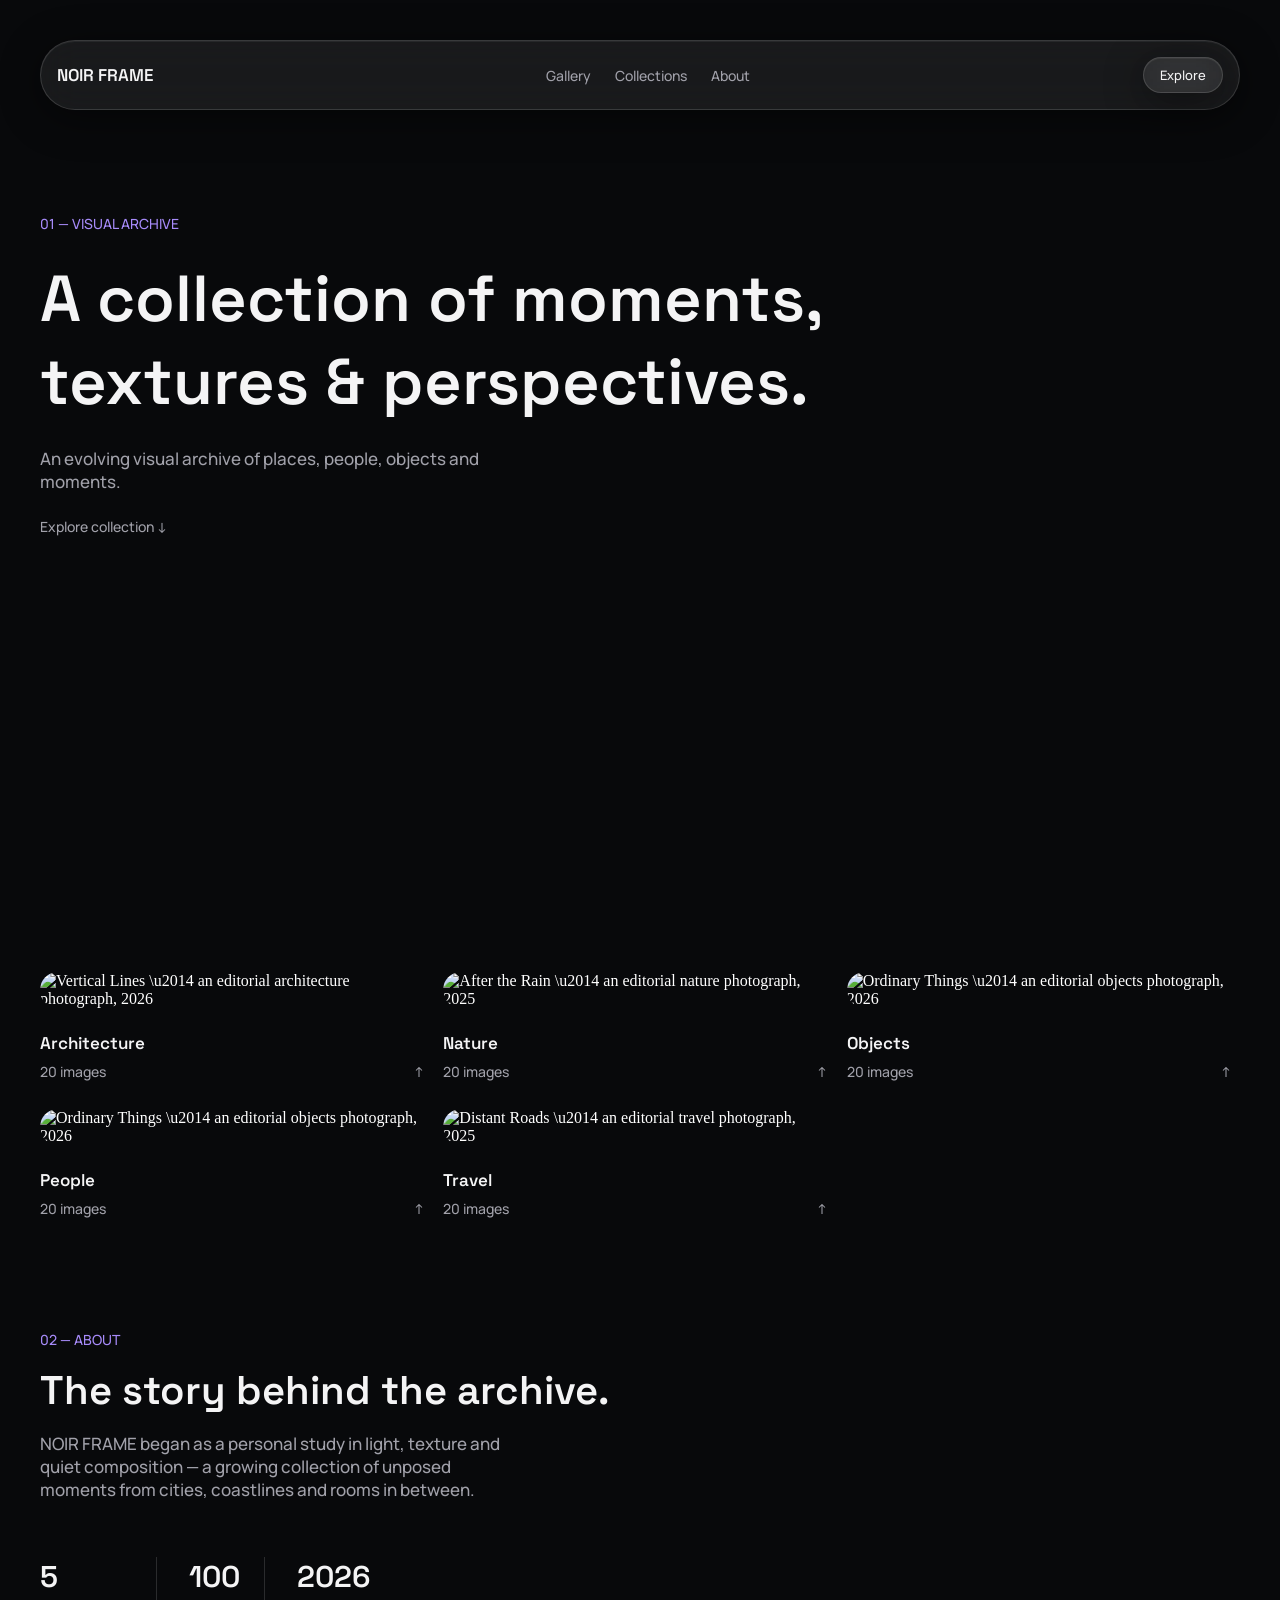
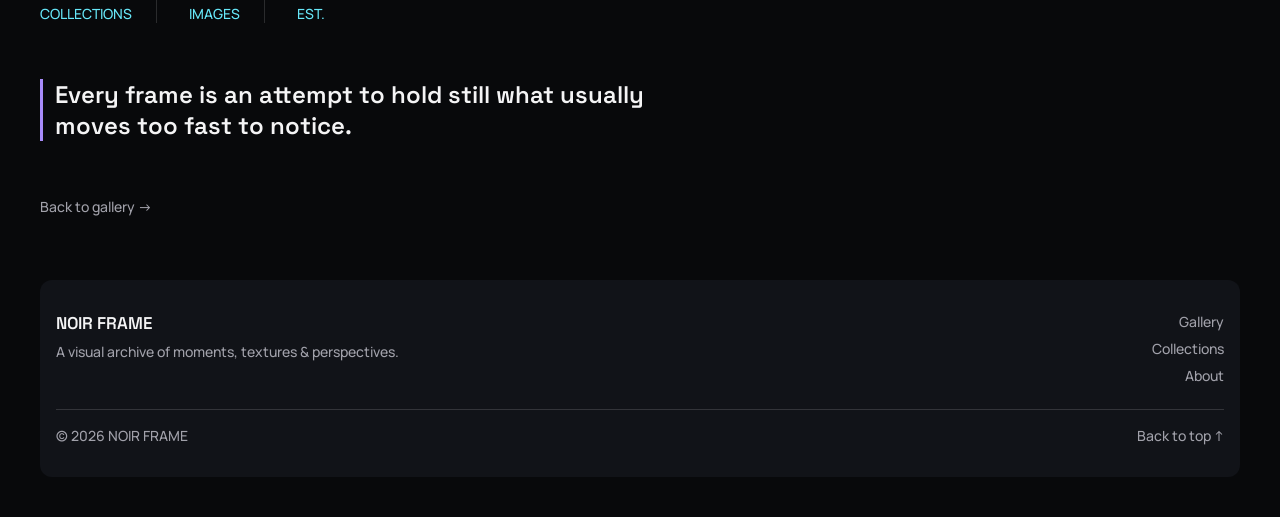
==== index.html @ 5a9e4eef "Landing Page" ====
<!doctype html>
<html lang="en">
  <head>
    <meta charset="UTF-8" />
    <meta name="viewport" content="width=device-width, initial-scale=1.0" />
    <title>NOIR FRAME</title>

    <!-- FONT LINK -->
    <link rel="preconnect" href="https://fonts.googleapis.com" />
    <link rel="preconnect" href="https://fonts.gstatic.com" crossorigin />
    <link
      href="https://fonts.googleapis.com/css2?family=Manrope:wght@200..800&family=Space+Grotesk:wght@300..700&display=swap"
      rel="stylesheet"
    />

    <!-- ICON LINK -->
    <link
      rel="stylesheet"
      href="https://fonts.googleapis.com/css2?family=Material+Symbols+Outlined:opsz,wght,FILL,GRAD@48,400,0,0&icon_names=arrow_back,arrow_forward"
    />

    <!-- STYLE LINK -->
    <link rel="stylesheet" href="styles/style.css" />
  </head>
  <body>
    <header>
      <nav class="glass-fill">
        <div>
          <p class="noir-frame">NOIR FRAME</p>
        </div>

        <div class="nav-link-container">
          <a class="nav-link" href="gallery.html">Gallery</a>
          <a class="nav-link" href="#collection-section">Collections</a>
          <a class="nav-link" href="#about-section">About</a>
        </div>

        <div class="glass-fill explore-container">
          <a class="explore" href="gallery.html">Explore</a>
        </div>
      </nav>
    </header>

    <main>
      <section id="hero-section">
        <p class="section-label">01 — VISUAL ARCHIVE</p>
        <h1 class="hero-heading hero-reveal">
          A collection of moments, <br />
          textures & perspectives.
        </h1>
        <p
          class="hero-supporting-line hero-reveal"
          style="animation-delay: 0.3s"
        >
          An evolving visual archive of places, people, objects and moments.
        </p>

        <a
          class="explore-collection hero-reveal"
          style="animation-delay: 0.5s"
          href="#featured-images-section"
          >Explore collection ↓</a
        >
      </section>

      <section id="featured-images-section">
        <div
          class="featured-image-container"
          style="animation-range: entry 0% entry 50%"
        >
          <img
            src="https://picsum.photos/id/231/1200/560"
            alt="Concrete Silence \u2014 an editorial architecture photograph, 2025"
            class="featured-image scroll-reveal"
          />

          <div class="featured-image-overlay">
            <div
              class="metadata-card glass-fill scroll-reveal"
              style="animation-range: entry 10% entry 90%"
            >
              <p class="metadata-counter">01 / 12</p>
              <p class="metadata-title">Concrete Silence</p>
              <p class="metadata-category">Architecture · 2026</p>
            </div>

            <div class="nav-control-container scroll-reveal">
              <span class="material-symbols-outlined nav-control glass-fill">
                arrow_back
              </span>

              <span class="material-symbols-outlined nav-control glass-fill">
                arrow_forward
              </span>
            </div>
          </div>
        </div>
      </section>

      <section id="collection-section">
        <div class="collection-section-header">
          <h2 class="collection-section-heading scroll-reveal">Collections</h2>
          <p class="collection-section-supporting-line scroll-reveal">
            Curated sets from the visual archive.
          </p>
        </div>

        <div class="collections">
          <div class="category-card">
            <img
              src="https://picsum.photos/id/970/900/600"
              alt="Vertical Lines \u2014 an editorial architecture photograph, 2026"
              class="category-card-image"
            />

            <div class="category-card-metadata">
              <p class="category-card-title">Architecture</p>
              <div class="category-card-supporting-line">
                <p class="category-card-image-count">20 images</p>
                <a class="nav-link secondary-link" href="gallery.html">↑</a>
              </div>
              <a class="category-card-link" href="gallery.html"></a>
            </div>
          </div>
          <div class="category-card">
            <img
              src="https://picsum.photos/id/591/900/600"
              alt="After the Rain \u2014 an editorial nature photograph, 2025"
              class="category-card-image"
            />

            <div class="category-card-metadata">
              <p class="category-card-title">Nature</p>
              <div class="category-card-supporting-line">
                <p class="category-card-image-count">20 images</p>
                <a class="nav-link secondary-link" href="gallery.html">↑</a>
              </div>
              <a class="category-card-link" href="gallery.html"></a>
            </div>
          </div>
          <div class="category-card">
            <img
              src="https://picsum.photos/id/98/900/600"
              alt="Ordinary Things \u2014 an editorial objects photograph, 2026"
              class="category-card-image"
            />

            <div class="category-card-metadata">
              <p class="category-card-title">Objects</p>
              <div class="category-card-supporting-line">
                <p class="category-card-image-count">20 images</p>
                <a class="nav-link secondary-link" href="gallery.html">↑</a>
              </div>
              <a class="category-card-link" href="gallery.html"></a>
            </div>
          </div>
          <div class="category-card">
            <img
              src="https://picsum.photos/id/868/900/600"
              alt="Ordinary Things \u2014 an editorial objects photograph, 2026"
              class="category-card-image"
            />

            <div class="category-card-metadata">
              <p class="category-card-title">People</p>
              <div class="category-card-supporting-line">
                <p class="category-card-image-count">20 images</p>
                <a class="nav-link secondary-link" href="gallery.html">↑</a>
              </div>
              <a class="category-card-link" href="gallery.html"></a>
            </div>
          </div>
          <div class="category-card">
            <img
              src="https://picsum.photos/id/66/900/600"
              alt="Distant Roads \u2014 an editorial travel photograph, 2025"
              class="category-card-image"
            />

            <div class="category-card-metadata">
              <p class="category-card-title">Travel</p>
              <div class="category-card-supporting-line">
                <p class="category-card-image-count">20 images</p>
                <a class="nav-link secondary-link" href="gallery.html">↑</a>
              </div>
              <a class="category-card-link" href="gallery.html"></a>
            </div>
          </div>
        </div>
      </section>

      <section id="about-section">
        <div class="about-section-header">
          <p class="section-label">02 — ABOUT</p>
          <h1 class="about-section-heading scroll-reveal">
            The story behind the archive.
          </h1>
          <p class="about-section-supporting-line scroll-reveal">
            NOIR FRAME began as a personal study in light, texture and quiet
            composition — a growing collection of unposed moments from cities,
            coastlines and rooms in between.
          </p>
        </div>

        <div class="about-section-info scroll-reveal">
          <div class="info">
            <p class="info-heading">5</p>
            <p class="info-supporting-line">COLLECTIONS</p>
          </div>
          <div class="info info-border">
            <p class="info-heading">100</p>
            <p class="info-supporting-line">IMAGES</p>
          </div>
          <div class="info info-border">
            <p class="info-heading">2026</p>
            <p class="info-supporting-line">EST.</p>
          </div>
        </div>

        <div class="about-section-quote scroll-reveal">
          Every frame is an attempt to hold still what usually <br />
          moves too fast to notice.
        </div>

        <a class="nav-link scroll-reveal" href="gallery.html"
          >Back to gallery →</a
        >
      </section>
    </main>

    <footer class="scroll-reveal">
      <div class="footer-heading">
        <div class="footer-heading-left">
          <p class="noir-frame">NOIR FRAME</p>
          <p class="footer-supporting-line">
            A visual archive of moments, textures & perspectives.
          </p>
        </div>
        <div class="footer-heading-right">
          <a class="nav-link" href="gallery.html">Gallery</a>
          <a class="nav-link" href="#collection-section">Collections</a>
          <a class="nav-link" href="#about-section">About</a>
        </div>
      </div>

      <div class="footer-end">
        <div class="bottom-line">&copy; 2026 NOIR FRAME</div>
        <div class="bounce">
          <a class="nav-link" href="#">Back to top ↑</a>
        </div>
      </div>
    </footer>
  </body>
</html>
---- styles/style.css ----
/* UNIVERSAL STYLING */
* {
    margin: 0;
    padding: 0;
    box-sizing: border-box;
}

html{
    scroll-behavior: smooth;
}

/* STYLE ROOT VARIABLES */
:root {

    /* COLORS */
    --BG-PRIMARY: #08090B;
    --BG-SECONDARY: #111318;
    --GLASS-SURFACE: rgba(255,255,255,0.07);
    --GLASS-SURFACE-HOVER: rgba(255,255,255,0.11);
    --GLASS-BORDER: rgba(255,255,255,0.14);
    --GLASS-BORDER-HOVER: rgba(255,255,255,0.22);
    --TEXT-PRIMARY: #F4F4F5;
    --TEXT-SECONDARY: #A1A1AA;
    --ACCENT: #A78BFA;
    --HIGHLIGHT: #67E8F9;
    --SCRIM-LIGHTBOX: rgba(4,5,7,0.92);
    --SCRIM-CARD: linear-gradient(180deg, rgba(8,9,11,0) 45%, rgba(8,9,11,0.82) 100%);

    /* FONTS */
    --SPACE-GROTESK: "Space Grotesk", sans-serif;
    --MANROPE: "Manrope", sans-serif;

    /* RADIUS */
    --RADIUS-SM: 12px;
    --RADIUS-MD: 18px;
    --RADIUS-LG: 24px;
    --RADIUS-PILL: 999px;
    --RADIUS-CIRCLE: 50%;
}

/* GENERAL STYLES */

body {
    background-color: var(--BG-PRIMARY);
    padding: 40px;
    color: white;
    position: relative;
}

a {
    text-decoration: none;
}

img {
    display: block;
}

.glass-fill {
    background-color: var(--GLASS-SURFACE);
    box-shadow: 
    0 8px 40px rgba(0,0,0,0.45) /* OUTER SHADOW */,
    inset 0 1px 0 0 rgba(255,255,255,0.06) /* INNER HIGHLIGHT */;
    backdrop-filter: blur(20px);
    border: 1px var(--GLASS-BORDER) solid;
}

.section-label {
    font-family: var(--MANROPE);
    font-size: 14px;
    font-weight: 500;
    color: var(--ACCENT);
}

/* HEADER STYLES */

header {
    position: sticky;
    top: 24px;
    z-index: 100;
}

nav {
    display: flex;
    align-items: center;
    justify-content: space-between;
    padding: 16px;
    border-radius: var(--RADIUS-PILL);
}

.noir-frame {
    font-family: var(--SPACE-GROTESK);
    font-size: 17px;
    font-weight: 600;
    color: var(--TEXT-PRIMARY);
}

.nav-link-container {
    display: flex;
    align-items: center;
    justify-content: space-between;
    gap: 24px;
}

.nav-link {
    font-family: var(--MANROPE);
    font-size: 14px;
    font-weight: 500;
    color: var(--TEXT-SECONDARY);
}

.nav-link:hover,
.nav-link:focus {
    color: var(--TEXT-PRIMARY);
    text-decoration: underline 2px var(--ACCENT);
    text-underline-offset: 8px;
}

.explore-container {
    padding: 8px 16px;
    border-radius: var(--RADIUS-PILL);
}

.explore-container:hover{
    background-color: var(--GLASS-SURFACE-HOVER);
    border: 1px var(--GLASS-BORDER-HOVER) solid;
    transform: scale(1.1);
    transition: all 150ms ease-in-out;
}

.explore {
    font-family: var(--MANROPE);
    font-size: 13px;
    font-weight: 500;
    color: var(--TEXT-PRIMARY);
}

/* MAIN STYLES */
main {
    display: flex;
    flex-direction: column;
    /* gap: 64px; */      
    margin-bottom: 64px;
}

section {
    padding-top: 104px;
}

#hero-section {
    display: flex;
    flex-direction: column;
    gap: 24px;
    max-width: 70vw;
}

.hero-heading {
    font-family: var(--SPACE-GROTESK);
    font-size: 65px;
    font-weight: 600;
    color: var(--TEXT-PRIMARY);
}

.hero-supporting-line {
    font-family: var(--MANROPE);
    font-size: 17px;
    font-weight: 500;
    color: var(--TEXT-SECONDARY);
    max-width: 480px;
}

.explore-collection {
    font-family: var(--MANROPE);
    font-size: 14px;
    font-weight: 500;
    color: var(--TEXT-SECONDARY);
}

.explore-collection:hover,
.explore-collection:focus {
    color: var(--TEXT-PRIMARY);
    text-decoration: underline 2px var(--ACCENT);
    text-underline-offset: 8px;
}

#featured-images-section {
    display: flex;
    flex-direction: column;
    justify-content: center;
    position: relative;
    display: inline-block;
    padding-bottom: 64px;
}

.featured-image {
    width: 95%;
    height: auto;
    display: block;
    border-radius: var(--RADIUS-LG);
}

.featured-image-overlay {
    display: flex;
    align-items: center;
    justify-content: space-between;
}

.metadata-card {
    display: flex;
    flex-direction: column;
    align-items: left;
    justify-content: center;
    gap: 4px;
    border-radius: var(--RADIUS-MD);
    padding: 24px;
    position: absolute;
    bottom: 0;
    left: 24px;
    z-index: 10px;
}

.metadata-counter {
    font-family: var(--MANROPE);
    font-size: 14px;
    font-weight: 500;
    color: var(--TEXT-SECONDARY);
}

.metadata-title {
    font-family: var(--SPACE-GROTESK);
    font-size: 24px;
    font-weight: 500;
    color: var(--TEXT-PRIMARY);
}

.metadata-category {
    font-family: var(--MANROPE);
    font-size: 14px;
    font-weight: 500;
    color: var(--TEXT-SECONDARY);
}

.nav-control-container {
    display: flex;
    gap: 16px;
    position: absolute;
    bottom: 0;
    right: 24px;
    z-index: 10;
}

.nav-control {
    padding: 12px;
    border-radius: var(--RADIUS-CIRCLE);
}

.nav-control:hover {
    transform: scale(1.1);
    cursor: pointer;
}

#collection-section {
    display: flex;
    flex-direction: column;
    gap: 56px;
}

.collection-section-header {
    display: flex;
    flex-direction: column;
    gap: 16px;
}

.collection-section-heading {
    font-family: var(--SPACE-GROTESK);
    font-size: 40px;
    font-weight: 600;
    color: var(--TEXT-PRIMARY);
}

.collection-section-supporting-line {
    font-family: var(--MANROPE);
    font-size: 17px;
    font-weight: 500;
    color: var(--TEXT-SECONDARY);
    max-width: 480px;
}

.collections {
    display: grid;
    grid-template-columns: repeat(3,1fr);
    column-gap: 10px;
    row-gap: 20px;
}

.category-card {
    display: flex;
    flex-direction: column;
    gap: 24px;
    max-width: 30vw;
    position: relative;
}

.category-card:hover {
    transform: scale(1.05);
    transition: all 300ms cubic-bezier(0.22, 1, 0.36, 1);
}

.category-card-link::after {
    content: "";
    position: absolute;
    top: 0;
    right: 0;
    bottom: 0;
    left: 0;
    z-index: 10;
}

.category-card-image {
    border-radius: var(--RADIUS-MD);
}

.category-card-metadata {
    display: flex;
    flex-direction: column;
    gap: 8px;
}

.category-card-title {
    font-family: var(--SPACE-GROTESK);
    font-size: 17px;
    font-weight: 600;
    color: var(--TEXT-PRIMARY);
}

.category-card-supporting-line {
    display: flex;
    justify-content: space-between;
}

.category-card-image-count {
    font-family: var(--MANROPE);
    font-size: 14px;
    font-weight: 500;
    color: var(--TEXT-SECONDARY);
}

.secondary-link {
    position: relative;
    z-index: 20;
}

#about-section {
    display: flex;
    flex-direction: column;
    gap: 56px;
    max-width: 50vw;
}

.about-section-header {
    display: flex;
    flex-direction: column;
    gap: 16px;
}

.about-section-heading {
    font-family: var(--SPACE-GROTESK);
    font-size: 40px;
    font-weight: 600;
    color: var(--TEXT-PRIMARY);
}

.about-section-supporting-line {
    font-family: var(--MANROPE);
    font-size: 17px;
    font-weight: 500;
    color: var(--TEXT-SECONDARY);
    max-width: 480px;
}

.about-section-info {
    display: flex;
    align-items: center;
    gap: 24px;
}

.info {
    display: flex;
    flex-direction: column;
    gap: 8px;
}

.info-heading {
    font-family: var(--SPACE-GROTESK);
    font-size: 30px;
    font-weight: 600;
    color: var(--TEXT-PRIMARY);
}

.info-supporting-line {
    font-family: var(--MANROPE);
    font-size: 14px;
    font-weight: 500;
    color: var(--HIGHLIGHT);
}

.info-border {
    padding-left: 32px;
    border-left: 1px var(--GLASS-BORDER) solid;
}

.about-section-quote {
    font-family: var(--SPACE-GROTESK);
    font-size: 24px;
    font-weight: 600;
    color: var(--TEXT-PRIMARY);
    border-left: 3px var(--ACCENT) solid;
    padding-left: 12px;
}

/* FOOTER STYLES */
footer {
    background-color: var(--BG-SECONDARY);
    padding: 32px 16px;
    border-radius: var(--RADIUS-SM);
}

.footer-heading {
    display: flex;
    align-items: flex-start;
    justify-content: space-between;
    margin-bottom: 24px;
}

.footer-heading-left {
    display: flex;
    flex-direction: column;
    gap: 8px;
}

.footer-supporting-line {
    font-family: var(--MANROPE);
    font-size: 14px;
    font-weight: 500;
    color: var(--TEXT-SECONDARY);
    max-width: 480px;
}

.footer-heading-right {
    display: flex;
    flex-direction: column;
    text-align: right;
    gap: 8px;
}

.footer-end {
    display: flex;
    align-items: center;
    justify-content: space-between;
    border-top: 1px var(--GLASS-BORDER) solid;
    padding-top: 16px ;
}

.bottom-line {
    font-family: var(--MANROPE);
    font-size: 14px;
    font-weight: 500;
    color: var(--TEXT-SECONDARY);
}

/* ANIMATION */
.bounce {
    animation: bounce 1s infinite alternate cubic-bezier(0.22, 1, 0.36, 1);
}

@keyframes bounce {
    from {
        transform: scale(0.9);
    }
    to {
        transform: scale(1);
    }
}

.hero-reveal {
    opacity: 0;
    transform: translateY(20px);
    animation: heroreveal 4s cubic-bezier(0.16, 1, 0.3, 1) forwards;
}

@keyframes heroreveal {
    to {
        opacity: 1;
        transform: translateY(0);
    }
}

.scroll-reveal {
    opacity: 0;
    transform: translateY(50%);
    animation: scrollreveal linear both;
    animation-timeline: view();
    animation-range: entry 10% entry 100%;
}

@keyframes scrollreveal {
    to {
        opacity: 1;
        transform: translateY(0);
    }
}
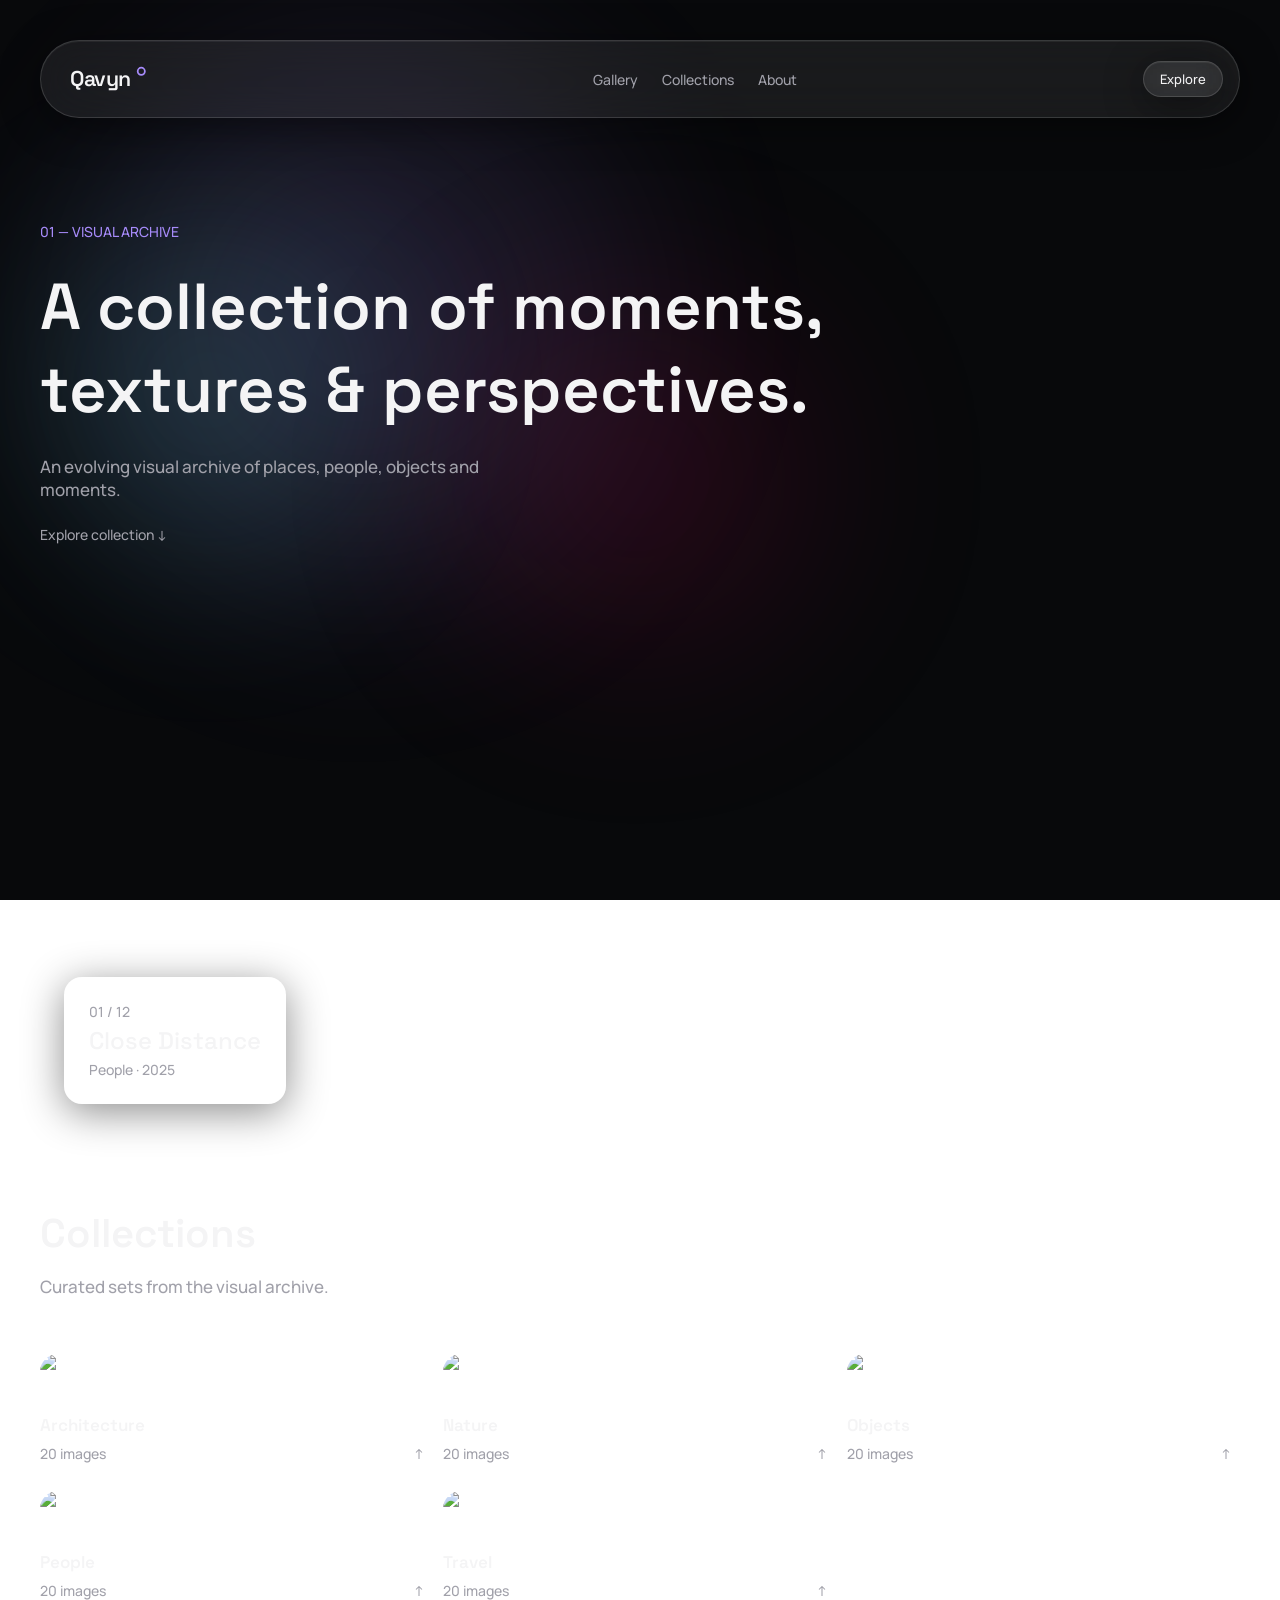
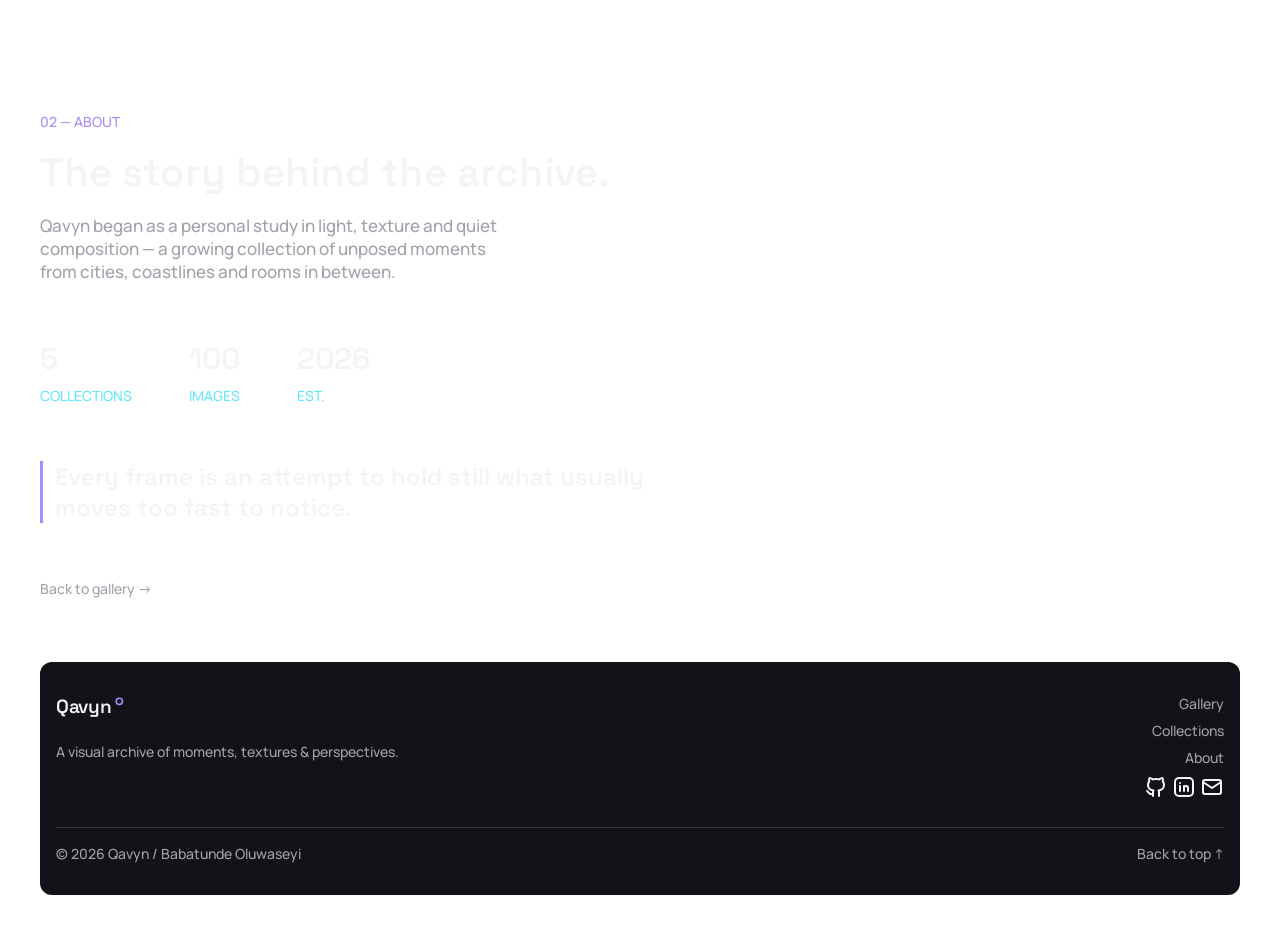
==== commit 7bd77bb3: "Updated landing page with functional featured image section" ====
--- a/index.html
+++ b/index.html
@@ -3,7 +3,7 @@
   <head>
     <meta charset="UTF-8" />
     <meta name="viewport" content="width=device-width, initial-scale=1.0" />
-    <title>NOIR FRAME</title>
+    <title>Qavyn</title>
 
     <!-- FONT LINK -->
     <link rel="preconnect" href="https://fonts.googleapis.com" />
@@ -18,15 +18,51 @@
       rel="stylesheet"
       href="https://fonts.googleapis.com/css2?family=Material+Symbols+Outlined:opsz,wght,FILL,GRAD@48,400,0,0&icon_names=arrow_back,arrow_forward"
     />
+    <link rel="icon" type="image/svg+xml" href="assets/qavyn-icon.svg" />
+    <link rel="alternate icon" href="assets/favicon.ico" />
+    <link rel="apple-touch-icon" href="assets/apple-touch-icon.png" />
 
     <!-- STYLE LINK -->
     <link rel="stylesheet" href="styles/style.css" />
   </head>
   <body>
+    <div class="ambient-backdrop" aria-hidden="true">
+      <span class="bloom bloom--violet-1"></span>
+      <span class="bloom bloom--violet-2"></span>
+      <span class="bloom bloom--blue"></span>
+    </div>
+
     <header>
       <nav class="glass-fill">
         <div>
-          <p class="noir-frame">NOIR FRAME</p>
+          <svg
+            width="190"
+            height="40"
+            viewBox="0 0 230 56"
+            xmlns="http://www.w3.org/2000/svg"
+            role="img"
+            aria-label="Qavyn"
+          >
+            <text
+              x="0"
+              y="41"
+              font-family="'Space Grotesk', sans-serif"
+              font-weight="600"
+              font-size="30"
+              letter-spacing="-0.5"
+              fill="#F4F4F5"
+            >
+              Qavyn
+            </text>
+            <circle
+              cx="100"
+              cy="20"
+              r="5"
+              fill="none"
+              stroke="#A78BFA"
+              stroke-width="2.5"
+            />
+          </svg>
         </div>
 
         <div class="nav-link-container">
@@ -65,35 +101,40 @@
 
       <section id="featured-images-section">
         <div
-          class="featured-image-container"
-          style="animation-range: entry 0% entry 50%"
+          class="featured-image-container js-featured-image-container scroll-reveal"
         >
           <img
-            src="https://picsum.photos/id/231/1200/560"
-            alt="Concrete Silence \u2014 an editorial architecture photograph, 2025"
-            class="featured-image scroll-reveal"
+            src="https://picsum.photos/id/683/1200/560"
+            alt="Close Distance — an editorial people photograph, 2025"
+            class="featured-image"
           />
-
-          <div class="featured-image-overlay">
-            <div
-              class="metadata-card glass-fill scroll-reveal"
-              style="animation-range: entry 10% entry 90%"
-            >
-              <p class="metadata-counter">01 / 12</p>
-              <p class="metadata-title">Concrete Silence</p>
-              <p class="metadata-category">Architecture · 2026</p>
-            </div>
-
-            <div class="nav-control-container scroll-reveal">
-              <span class="material-symbols-outlined nav-control glass-fill">
-                arrow_back
-              </span>
-
-              <span class="material-symbols-outlined nav-control glass-fill">
-                arrow_forward
-              </span>
-            </div>
-          </div>
+        </div>
+
+        <div class="featured-image-overlay js-featured-image-overlay">
+          <div
+            class="metadata-card js-metadata-card glass-fill scroll-reveal"
+            style="animation-range: entry 10% entry 90%"
+          >
+            <p class="metadata-counter">01 / 12</p>
+            <p class="metadata-title">Close Distance</p>
+            <p class="metadata-category">People · 2025</p>
+          </div>
+        </div>
+
+        <div
+          class="nav-control-container js-nav-control-container scroll-reveal"
+        >
+          <span
+            class="material-symbols-outlined nav-control glass-fill js-back-arrow"
+          >
+            arrow_back
+          </span>
+
+          <span
+            class="material-symbols-outlined nav-control glass-fill js-forward-arrow"
+          >
+            arrow_forward
+          </span>
         </div>
       </section>
 
@@ -196,7 +237,7 @@
             The story behind the archive.
           </h1>
           <p class="about-section-supporting-line scroll-reveal">
-            NOIR FRAME began as a personal study in light, texture and quiet
+            Qavyn began as a personal study in light, texture and quiet
             composition — a growing collection of unposed moments from cities,
             coastlines and rooms in between.
           </p>
@@ -231,7 +272,34 @@
     <footer class="scroll-reveal">
       <div class="footer-heading">
         <div class="footer-heading-left">
-          <p class="noir-frame">NOIR FRAME</p>
+          <svg
+            width="190"
+            height="40"
+            viewBox="0 0 300 56"
+            xmlns="http://www.w3.org/2000/svg"
+            role="img"
+            aria-label="Qavyn"
+          >
+            <text
+              x="0"
+              y="27"
+              font-family="'Space Grotesk', sans-serif"
+              font-weight="600"
+              font-size="30"
+              letter-spacing="-0.5"
+              fill="#F4F4F5"
+            >
+              Qavyn
+            </text>
+            <circle
+              cx="100"
+              cy="8"
+              r="5"
+              fill="none"
+              stroke="#A78BFA"
+              stroke-width="2.5"
+            />
+          </svg>
           <p class="footer-supporting-line">
             A visual archive of moments, textures & perspectives.
           </p>
@@ -240,15 +308,85 @@
           <a class="nav-link" href="gallery.html">Gallery</a>
           <a class="nav-link" href="#collection-section">Collections</a>
           <a class="nav-link" href="#about-section">About</a>
+          <div class="social-link-container">
+            <a
+              href="https://github.com/babatundeseyi"
+              class="social-link"
+              target="_blank"
+            >
+              <svg
+                width="24"
+                height="24"
+                viewBox="0 0 24 24"
+                fill="none"
+                stroke="currentColor"
+                stroke-width="2"
+                stroke-linecap="round"
+                stroke-linejoin="round"
+              >
+                <path
+                  d="M9 19c-4.3 1.4 -4.3 -2.5 -6 -3m12 5v-3.5c0 -1 .1 -1.4 -.5 -2c2.8 -.3 5.5 -1.4 5.5 -6a4.6 4.6 0 0 0 -1.3 -3.2a4.2 4.2 0 0 0 -.1 -3.2s-1.1 -.3 -3.5 1.3a12.3 12.3 0 0 0 -6.2 0c-2.4 -1.6 -3.5 -1.3 -3.5 -1.3a4.2 4.2 0 0 0 -.1 3.2a4.6 4.6 0 0 0 -1.3 3.2c0 4.6 2.7 5.7 5.5 6c-.6 .6 -.6 1.2 -.5 2v3.5"
+                />
+              </svg>
+            </a>
+
+            <a
+              href="https://www.linkedin.com/in/oluwaseyibabatunde"
+              class="social-link"
+              target="_blank"
+            >
+              <svg
+                width="24"
+                height="24"
+                viewBox="0 0 24 24"
+                fill="none"
+                stroke="currentColor"
+                stroke-width="2"
+                stroke-linecap="round"
+                stroke-linejoin="round"
+              >
+                <path d="M8 11v5" />
+                <path d="M8 8v.01" />
+                <path d="M12 16v-5" />
+                <path d="M16 16v-3a2 2 0 1 0 -4 0" />
+                <path
+                  d="M3 7a4 4 0 0 1 4 -4h10a4 4 0 0 1 4 4v10a4 4 0 0 1 -4 4h-10a4 4 0 0 1 -4 -4l0 -10"
+                />
+              </svg>
+            </a>
+
+            <a
+              href="mailto:oluwaseyibabatunde208@gmail.com"
+              class="social-link"
+            >
+              <svg
+                width="24"
+                height="24"
+                viewBox="0 0 24 24"
+                fill="none"
+                stroke="currentColor"
+                stroke-width="2"
+                stroke-linecap="round"
+                stroke-linejoin="round"
+              >
+                <path
+                  d="M3 7a2 2 0 0 1 2 -2h14a2 2 0 0 1 2 2v10a2 2 0 0 1 -2 2h-14a2 2 0 0 1 -2 -2v-10"
+                />
+                <path d="M3 7l9 6l9 -6" />
+              </svg>
+            </a>
+          </div>
         </div>
       </div>
 
       <div class="footer-end">
-        <div class="bottom-line">&copy; 2026 NOIR FRAME</div>
+        <div class="bottom-line">&copy; 2026 Qavyn / Babatunde Oluwaseyi</div>
         <div class="bounce">
           <a class="nav-link" href="#">Back to top ↑</a>
         </div>
       </div>
     </footer>
   </body>
+
+  <script type="module" src="scripts/main.js"></script>
 </html>
--- a/styles/style.css
+++ b/styles/style.css
@@ -41,7 +41,7 @@
 /* GENERAL STYLES */
 
 body {
-    background-color: var(--BG-PRIMARY);
+    background-color: transparent;
     padding: 40px;
     color: white;
     position: relative;
@@ -71,12 +71,84 @@
     color: var(--ACCENT);
 }
 
+/* BACKGROUND STYLES */
+
+.ambient-backdrop {
+  position: fixed;
+  inset: 0;
+  z-index: -1;
+  background: #08090B; /* Obsidian - your existing primary background */
+  overflow: hidden;
+  pointer-events: none; /* never intercepts clicks on real content */
+  contain: paint;       /* scopes repaint cost to this layer, see §5 */
+}
+
+.bloom {
+  position: absolute;
+  border-radius: 50%;
+  filter: blur(90px);
+  will-change: transform;
+}
+
+.bloom--violet-1 {
+  width: 640px;
+  height: 640px;
+  top: 0;
+  left: 3%;
+  opacity: 0.2;
+  background: radial-gradient(circle, #A78BFA 0%, transparent 90%);
+  animation: drift-1 5s ease-in-out infinite alternate;
+}
+
+.bloom--violet-2 {
+  width: 520px;
+  height: 520px;
+  bottom: 18%;
+  right: 30%;
+  opacity: 0.2;
+  background: radial-gradient(circle, #d40e61 0%, transparent 70%);
+  animation: drift-2 5s ease-in-out infinite alternate;
+  animation-delay: -18s; /* starts partway into its cycle, out of sync with bloom-1 */
+}
+
+.bloom--blue {
+  width: 420px;
+  height: 420px;
+  top: 20%;
+  left: 0;
+  opacity: 0.2; /* Cool Blue: "extremely sparingly" per your palette */
+  background: radial-gradient(circle, #67E8F9 0%, transparent 90%);
+  animation: drift-3 7s ease-in-out infinite alternate;
+  animation-delay: 0.5s;
+}
+
+@keyframes drift-1 {
+  from { transform: translate(0, 0) scale(1); }
+  to   { transform: translate(80%, 90%) scale(1.15); }
+}
+
+@keyframes drift-2 {
+  from { transform: translate(0, 0) scale(1); }
+  to   { transform: translate(50%, -30%) scale(1.12); }
+}
+
+@keyframes drift-3 {
+  from { transform: translate(0, 0) scale(1); }
+  to   { transform: translate(90%, 50%) scale(1.18); }
+}
+
+@media (prefers-reduced-motion: reduce) {
+  .bloom {
+    animation: none;
+  }
+}
+
 /* HEADER STYLES */
 
 header {
     position: sticky;
     top: 24px;
-    z-index: 100;
+    z-index: 2000;
 }
 
 nav {
@@ -108,8 +180,7 @@
     color: var(--TEXT-SECONDARY);
 }
 
-.nav-link:hover,
-.nav-link:focus {
+.nav-link:hover {
     color: var(--TEXT-PRIMARY);
     text-decoration: underline 2px var(--ACCENT);
     text-underline-offset: 8px;
@@ -187,8 +258,12 @@
     flex-direction: column;
     justify-content: center;
     position: relative;
-    display: inline-block;
-    padding-bottom: 64px;
+    max-width: 100%;
+    min-height: 560px;
+}
+
+.featured-image-container {
+    position: relative;
 }
 
 .featured-image {
@@ -198,10 +273,27 @@
     border-radius: var(--RADIUS-LG);
 }
 
+/* NEW CODE */
+.new-image {
+    position: absolute;
+    inset: 0;
+    width: 95%;
+    height: auto;
+    border-radius: var(--RADIUS-LG);
+    opacity: 0;
+    transition: opacity 0.5s ease-in-out;
+    }
+
+.new-image.visible {
+  opacity: 1;
+}
+/* NEW COSE END */
+
 .featured-image-overlay {
-    display: flex;
-    align-items: center;
-    justify-content: space-between;
+    position: absolute;
+    bottom: 0;
+    left: 24px;
+    z-index: 1500;
 }
 
 .metadata-card {
@@ -212,10 +304,6 @@
     gap: 4px;
     border-radius: var(--RADIUS-MD);
     padding: 24px;
-    position: absolute;
-    bottom: 0;
-    left: 24px;
-    z-index: 10px;
 }
 
 .metadata-counter {
@@ -242,10 +330,8 @@
 .nav-control-container {
     display: flex;
     gap: 16px;
-    position: absolute;
-    bottom: 0;
-    right: 24px;
-    z-index: 10;
+    justify-content: flex-end;
+    padding-top: 24px;
 }
 
 .nav-control {
@@ -467,6 +553,12 @@
     color: var(--TEXT-SECONDARY);
 }
 
+.social-link,
+.social-link:active,
+.social-link:visited {
+    color: var(--TEXT-PRIMARY);
+}
+
 /* ANIMATION */
 .bounce {
     animation: bounce 1s infinite alternate cubic-bezier(0.22, 1, 0.36, 1);
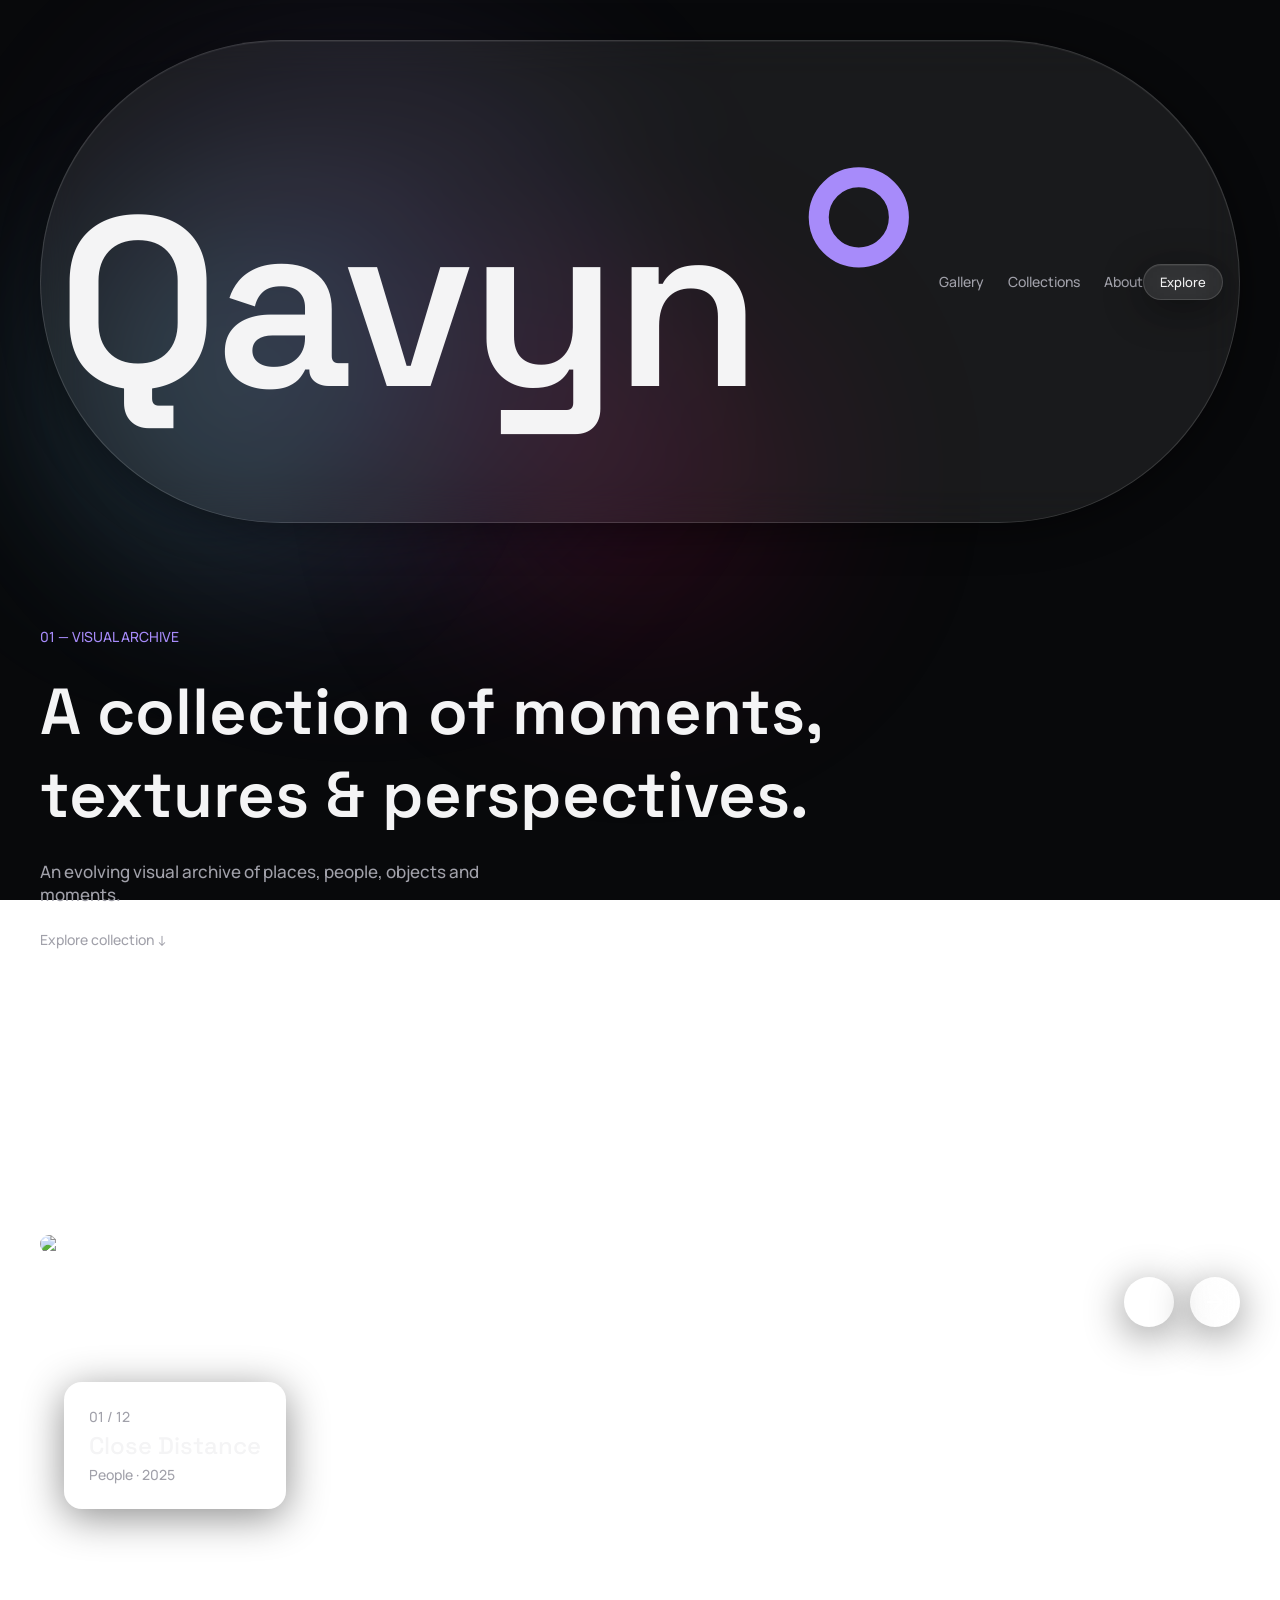
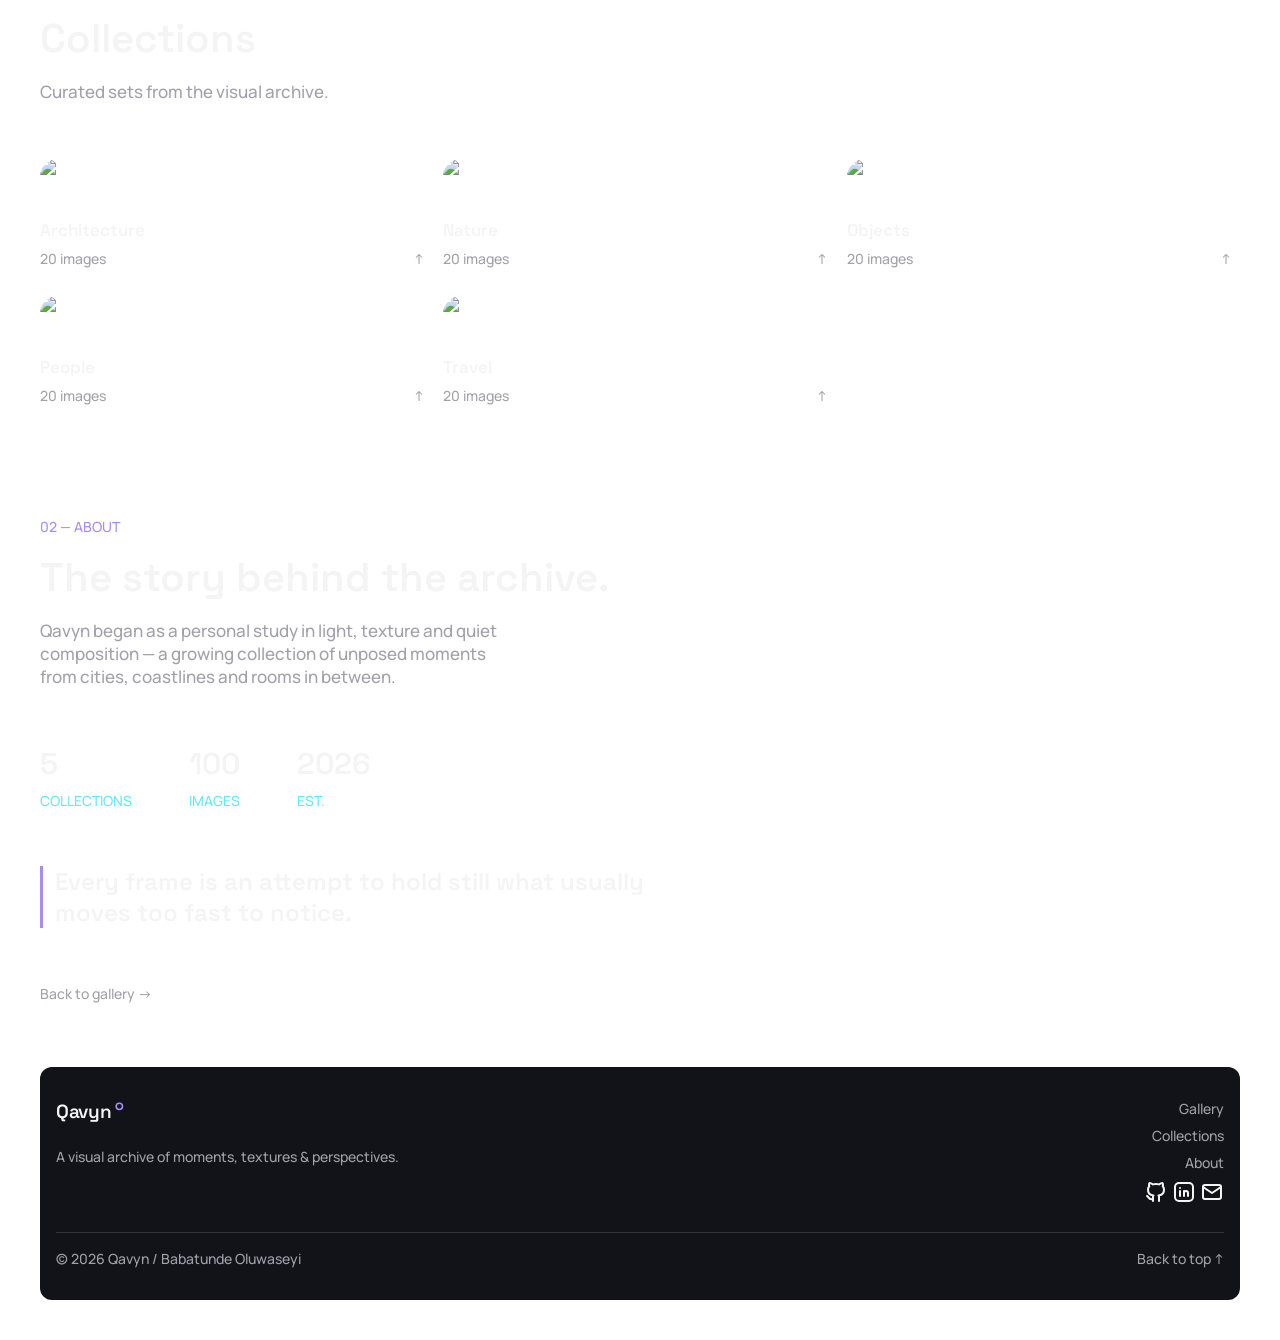
==== commit fcca63a3: "Adjusted navbar" ====
--- a/index.html
+++ b/index.html
@@ -34,36 +34,33 @@
 
     <header>
       <nav class="glass-fill">
-        <div>
-          <svg
-            width="190"
-            height="40"
-            viewBox="0 0 230 56"
-            xmlns="http://www.w3.org/2000/svg"
-            role="img"
-            aria-label="Qavyn"
-          >
-            <text
-              x="0"
-              y="41"
-              font-family="'Space Grotesk', sans-serif"
-              font-weight="600"
-              font-size="30"
-              letter-spacing="-0.5"
-              fill="#F4F4F5"
-            >
-              Qavyn
-            </text>
-            <circle
-              cx="100"
-              cy="20"
-              r="5"
-              fill="none"
-              stroke="#A78BFA"
-              stroke-width="2.5"
-            />
-          </svg>
-        </div>
+        <svg
+          class="logo"
+          viewBox="0 0 110 56"
+          xmlns="http://www.w3.org/2000/svg"
+          role="img"
+          aria-label="Qavyn"
+        >
+          <text
+            x="0"
+            y="41"
+            font-family="'Space Grotesk', sans-serif"
+            font-weight="600"
+            font-size="30"
+            letter-spacing="-0.5"
+            fill="#F4F4F5"
+          >
+            Qavyn
+          </text>
+          <circle
+            cx="100"
+            cy="20"
+            r="5"
+            fill="none"
+            stroke="#A78BFA"
+            stroke-width="2.5"
+          />
+        </svg>
 
         <div class="nav-link-container">
           <a class="nav-link" href="gallery.html">Gallery</a>
@@ -101,7 +98,7 @@
 
       <section id="featured-images-section">
         <div
-          class="featured-image-container js-featured-image-container scroll-reveal"
+          class="featured-image-container js-featured-image-container featured-reveal"
         >
           <img
             src="https://picsum.photos/id/683/1200/560"
@@ -112,7 +109,7 @@
 
         <div class="featured-image-overlay js-featured-image-overlay">
           <div
-            class="metadata-card js-metadata-card glass-fill scroll-reveal"
+            class="metadata-card js-metadata-card glass-fill featured-reveal"
             style="animation-range: entry 10% entry 90%"
           >
             <p class="metadata-counter">01 / 12</p>
@@ -122,7 +119,7 @@
         </div>
 
         <div
-          class="nav-control-container js-nav-control-container scroll-reveal"
+          class="nav-control-container js-nav-control-container featured-reveal"
         >
           <span
             class="material-symbols-outlined nav-control glass-fill js-back-arrow"
--- a/styles/style.css
+++ b/styles/style.css
@@ -49,10 +49,14 @@
 
 a {
     text-decoration: none;
+    user-select: none;
+    -webkit-user-drag: none;
 }
 
 img {
     display: block;
+    user-select: none;
+    -webkit-user-drag: none;
 }
 
 .glass-fill {
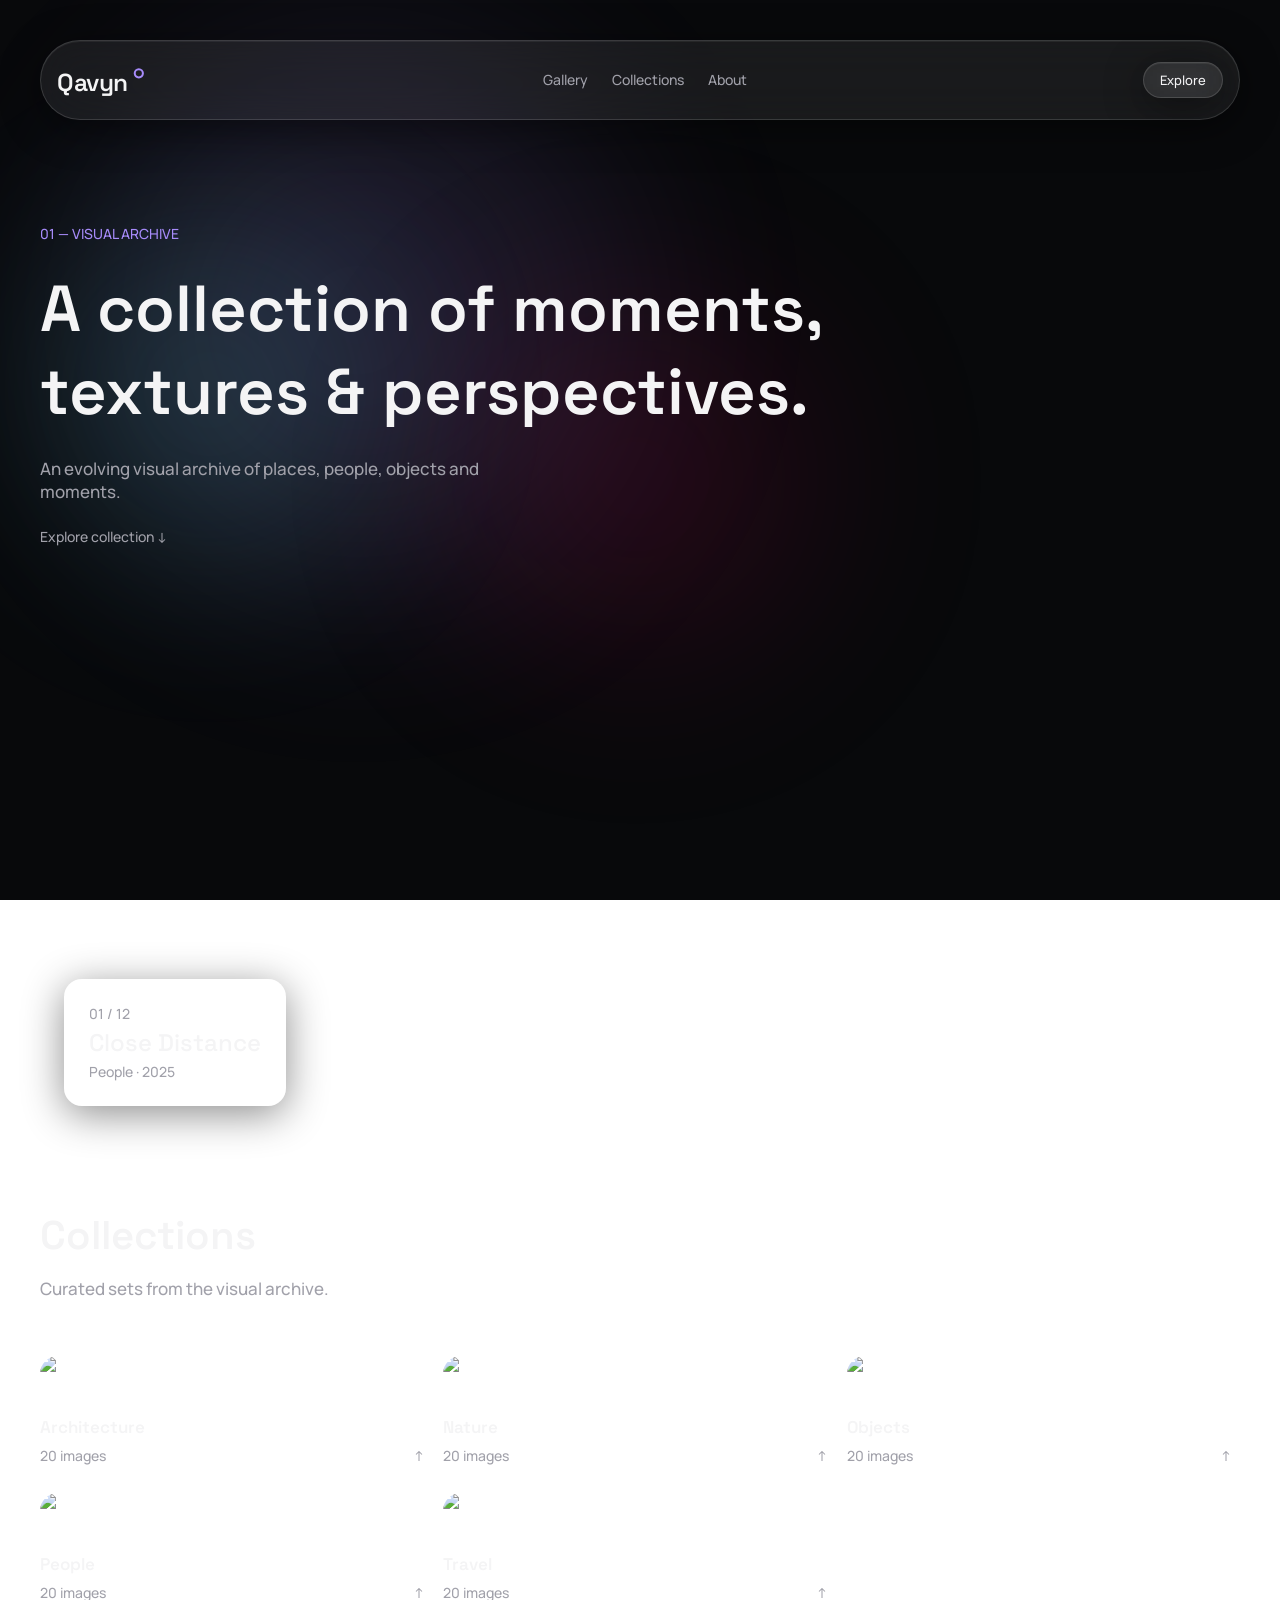
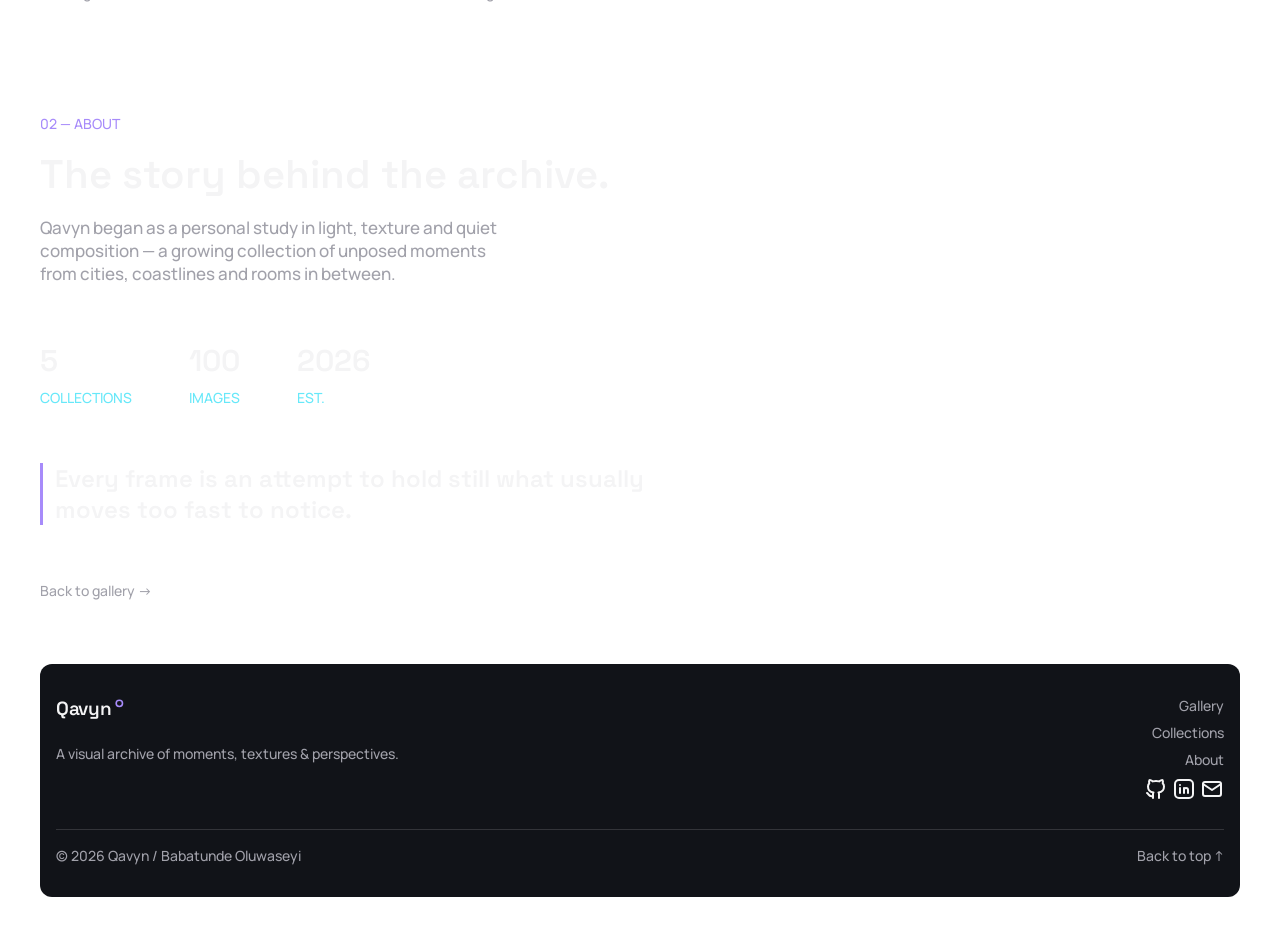
==== commit ebb78c3a: "Added mobile menu navigation" ====
--- a/index.html
+++ b/index.html
@@ -16,7 +16,7 @@
     <!-- ICON LINK -->
     <link
       rel="stylesheet"
-      href="https://fonts.googleapis.com/css2?family=Material+Symbols+Outlined:opsz,wght,FILL,GRAD@48,400,0,0&icon_names=arrow_back,arrow_forward"
+      href="https://fonts.googleapis.com/css2?family=Material+Symbols+Outlined:opsz,wght,FILL,GRAD@48,400,0,0&icon_names=arrow_back,arrow_forward,close,menu"
     />
     <link rel="icon" type="image/svg+xml" href="assets/qavyn-icon.svg" />
     <link rel="alternate icon" href="assets/favicon.ico" />
@@ -33,7 +33,7 @@
     </div>
 
     <header>
-      <nav class="glass-fill">
+      <nav class="desktop-nav glass-fill">
         <svg
           class="logo"
           viewBox="0 0 110 56"
@@ -73,6 +73,55 @@
         </div>
       </nav>
     </header>
+
+    <nav class="mobile-nav js-mobile-nav">
+      <div class="menu">
+        <svg
+          class="logo"
+          viewBox="0 0 110 56"
+          xmlns="http://www.w3.org/2000/svg"
+          role="img"
+          aria-label="Qavyn"
+        >
+          <text
+            x="0"
+            y="41"
+            font-family="'Space Grotesk', sans-serif"
+            font-weight="600"
+            font-size="30"
+            letter-spacing="-0.5"
+            fill="#F4F4F5"
+          >
+            Qavyn
+          </text>
+          <circle
+            cx="100"
+            cy="20"
+            r="5"
+            fill="none"
+            stroke="#A78BFA"
+            stroke-width="2.5"
+          />
+        </svg>
+        <span class="material-symbols-outlined js-menu-control"> menu </span>
+      </div>
+
+      <div class="menu-container js-menu-container">
+        <a class="menu-nav-link" href="gallery.html">Gallery</a>
+        <a class="menu-nav-link" href="#collection-section">Collections</a>
+        <a class="menu-nav-link" href="#about-section">About</a>
+
+        <div class="menu-footer">
+          <a class="explore" href="gallery.html">
+            <div class="glass-fill explore-container js-explore-container">
+              Explore
+            </div>
+          </a>
+
+          <div class="bottom-line">&copy; 2026 Qavyn / Babatunde Oluwaseyi</div>
+        </div>
+      </div>
+    </nav>
 
     <main>
       <section id="hero-section">
--- a/styles/style.css
+++ b/styles/style.css
@@ -163,17 +163,18 @@
     border-radius: var(--RADIUS-PILL);
 }
 
-.noir-frame {
-    font-family: var(--SPACE-GROTESK);
-    font-size: 17px;
-    font-weight: 600;
-    color: var(--TEXT-PRIMARY);
+.mobile-nav {
+    display: none;
+}
+
+.logo {
+  width: 90px;
+  height: auto;
+  flex-shrink: 0;
 }
 
 .nav-link-container {
     display: flex;
-    align-items: center;
-    justify-content: space-between;
     gap: 24px;
 }
 
@@ -212,8 +213,7 @@
 /* MAIN STYLES */
 main {
     display: flex;
-    flex-direction: column;
-    /* gap: 64px; */      
+    flex-direction: column;     
     margin-bottom: 64px;
 }
 
@@ -286,7 +286,7 @@
     border-radius: var(--RADIUS-LG);
     opacity: 0;
     transition: opacity 0.5s ease-in-out;
-    }
+}
 
 .new-image.visible {
   opacity: 1;
@@ -603,4 +603,345 @@
         opacity: 1;
         transform: translateY(0);
     }
+}
+
+.featured-reveal {
+    opacity: 0;
+    transform: translateY(50%);
+    animation: featuredreveal linear both;
+    animation-timeline: view();
+    animation-range: entry 10% entry 100%;
+}
+
+@keyframes featuredreveal {
+    to {
+        opacity: 1;
+        transform: translateY(0);
+    }
+}
+
+/* RESPONSIVE DESIGN - TABLET */
+
+@media screen and (min-width: 768px) and (max-width: 1024px) {
+    body {
+        padding: 32px;
+    }
+
+    #hero-section {
+        max-width: 90vw;
+    }
+
+    .hero-heading {
+        font-size: 58px;
+    }
+
+    .featured-image-overlay {
+        bottom: clamp(10px, 20px, 30px);
+    }
+
+    .featured-reveal {
+        opacity: 0;
+        transform: translateY(20px);
+        animation: featuredreveal 4s cubic-bezier(0.16, 1, 0.3, 1) forwards;
+        animation-delay: 1s;
+    }
+
+    @keyframes featuredreveal {
+        to {
+            opacity: 1;
+            transform: translateY(0);
+        }
+    }
+
+    .collections {
+        grid-template-columns: repeat(2, 1fr);
+
+    }
+
+    .category-card {
+        max-width: clamp(41vw, 44vw, 45vw);
+    }
+
+    #about-section {
+        max-width: 70vw;
+    }
+}
+
+@media screen and (max-width: 767px) {
+    body {
+        padding: 16px;
+    }
+
+    main {
+        padding-top: 32px;
+    }
+    
+    body.menu-open {
+        overflow: hidden;
+    }
+
+    .desktop-nav {
+        display: none;
+    }
+
+    .mobile-nav {
+        display: block;
+        background-color: none;
+        border-radius: 0px;
+        padding: 16px;
+        width: 100vw;
+        height: 100vh;
+
+        position: absolute;
+        top: 0;
+        left: 0;
+
+        z-index: 0;
+    }
+
+    .mobile-nav.is-open {
+        background-color: var(--BG-PRIMARY);
+        z-index: 2000;
+    }
+
+    .menu {
+        display: flex;
+        align-items: center;
+        justify-content: space-between;
+    }
+
+    .menu-container {
+        padding-top: 32px;
+        display: none;
+        opacity: 0;
+        flex-direction: column;
+        animation: isOpen 0.5s ease forwards;
+    }
+
+    @keyframes isOpen {
+        to {
+            opacity: 1;
+        }
+    }
+
+    .menu-nav-link {
+        font-family: var(--SPACE-GROTESK);
+        font-size: 20px;
+        font-weight: 600;
+        color: var(--TEXT-PRIMARY);
+        border-top: 1px solid var(--TEXT-SECONDARY);
+        padding: 16px 0px;
+    }
+
+    .menu-nav-link:hover, 
+    .menu-nav-link:focus, 
+    .menu-nav-link:active {
+        color: var(--ACCENT);
+    }
+
+    .menu-footer {
+        display: flex;
+        flex-direction: column;
+        gap: 16px;
+        position: absolute;
+        bottom: 60px;
+        width: 90vw;
+    }
+
+    .explore-container {
+        display: flex;
+        justify-content: center;
+        align-items: center;
+        padding: 16px;
+    }
+
+    .explore-container:hover{
+        transform: scale(1);
+    }
+
+    .explore {
+        font-size: 17px;
+        font-weight: 600;
+    }
+
+    .bottom-line {
+        text-align: center;
+    }
+
+    .nav-link{
+        font-size: 12px;
+    }
+
+    section {
+        padding-top: 56px;
+    }
+
+    .section-label {
+        font-size: 12px;
+    }
+
+    #hero-section {
+        max-width: 90vw;
+    }
+
+    .hero-heading {
+        font-size: 26px;
+    }
+
+    .hero-supporting-line {
+        display: none;
+    }
+
+    .explore-collection {
+        display: none;
+    }
+
+    #featured-images-section {
+        min-height: 200px;
+    }
+
+    .featured-image {
+        width: 100%;
+    }
+
+    .new-image {
+        width: 100%;
+    }
+
+    .featured-image-overlay {
+        position: static;
+    }
+
+    .metadata-card {
+        align-items: center;
+        border-radius: 0;
+    }
+
+    .metadata-card.glass-fill {
+        background: none;
+        border: none;
+        box-shadow: none;
+        opacity: 0;
+    }
+
+    .metadata-counter {
+        font-size: 12px;
+    }
+
+    .metadata-title {
+        font-size: 20px;
+    }
+
+    .metadata-category {
+        font-size: 12px;
+    }
+
+    .nav-control-container {
+        justify-content: center;
+        padding-top: 8px;
+    }
+
+    .nav-control:hover {
+        transform: scale(1);
+    }
+
+    .featured-reveal {
+        opacity: 0;
+        transform: translateY(20px);
+        animation: featuredreveal 4s cubic-bezier(0.16, 1, 0.3, 1) forwards;
+        animation-delay: 1s;
+    }
+
+    @keyframes featuredreveal {
+        to {
+            opacity: 1;
+            transform: translateY(0);
+        }
+    }
+
+    #collection-section {
+        gap: 32px;
+    }
+
+    .collection-section-header {
+        display: flex;
+        flex-direction: column;
+        gap: 8px;
+    }
+
+    .collection-section-heading {
+        font-size: 26px;
+    }
+
+    .collection-section-supporting-line {
+        font-size: 15px;
+    }
+
+    .collections {
+        display: grid;
+        grid-template-columns: 1fr;
+        row-gap: 20px;
+    }
+
+    .category-card {
+        max-width: 90vw;
+    }
+
+    .category-card:hover {
+        transform: scale(1);
+    }
+
+    #about-section {
+        gap: 32px;
+        max-width: 70vw;
+    }
+
+    .about-section-heading {
+        font-size: 26px;
+    }
+
+    .about-section-supporting-line {
+        font-size: 15px;
+    }
+
+    .info {
+        gap: 4px;
+    }
+
+    .info-heading {
+        font-size: 20px;
+    }
+
+    .info-supporting-line {
+        font-size: 12px;
+    }
+
+    .info-border {
+        padding-left: 24px;
+    }
+
+    .about-section-quote {
+        font-size: 17px;
+    }
+
+    footer {
+        padding: 24px 16px;
+    }
+
+    .footer-heading {
+        margin-bottom: 12px;
+    }
+
+    .footer-supporting-line {
+        font-size: 12px;
+        max-width: 50vw;
+    }
+
+    .footer-heading-right {
+        gap: 4px;
+    }
+
+    .bottom-line {
+        font-size: 12px;
+    }
 }
